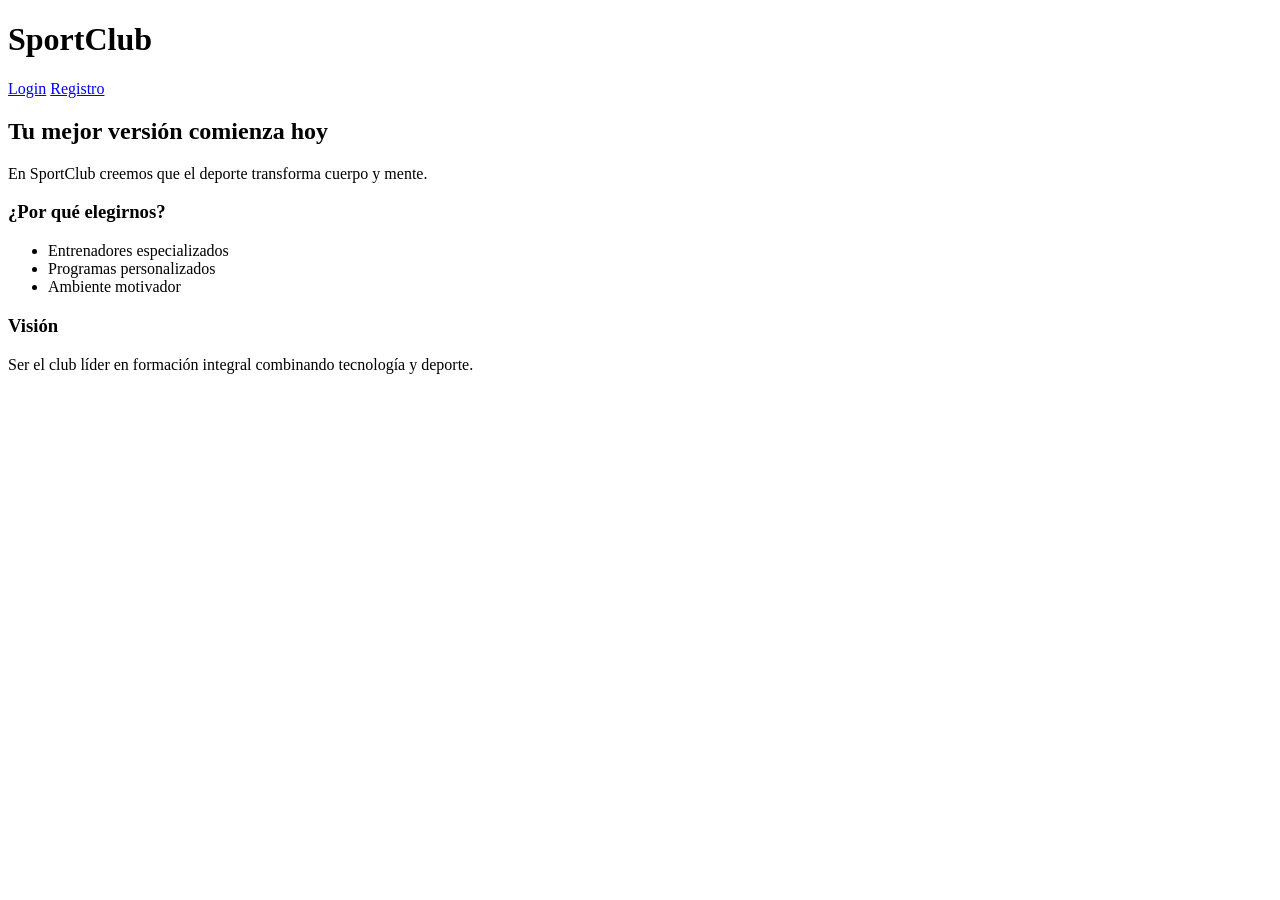
==== index.html @ 09f96160 "Add files via upload" ====
<!DOCTYPE html>
<html lang="es">
<head>
<meta charset="UTF-8">
<title>SportClub</title>
<link rel="stylesheet" href="css/styles.css">
</head>
<body>

<header>
    <h1>SportClub</h1>
    <nav>
        <a href="login.html">Login</a>
        <a href="registro.html">Registro</a>
    </nav>
</header>

<section class="container">
    <h2>Tu mejor versión comienza hoy</h2>
    <p>En SportClub creemos que el deporte transforma cuerpo y mente.</p>

    <h3>¿Por qué elegirnos?</h3>
    <ul>
        <li>Entrenadores especializados</li>
        <li>Programas personalizados</li>
        <li>Ambiente motivador</li>
    </ul>

    <h3>Visión</h3>
    <p>Ser el club líder en formación integral combinando tecnología y deporte.</p>
</section>

</body>
</html>
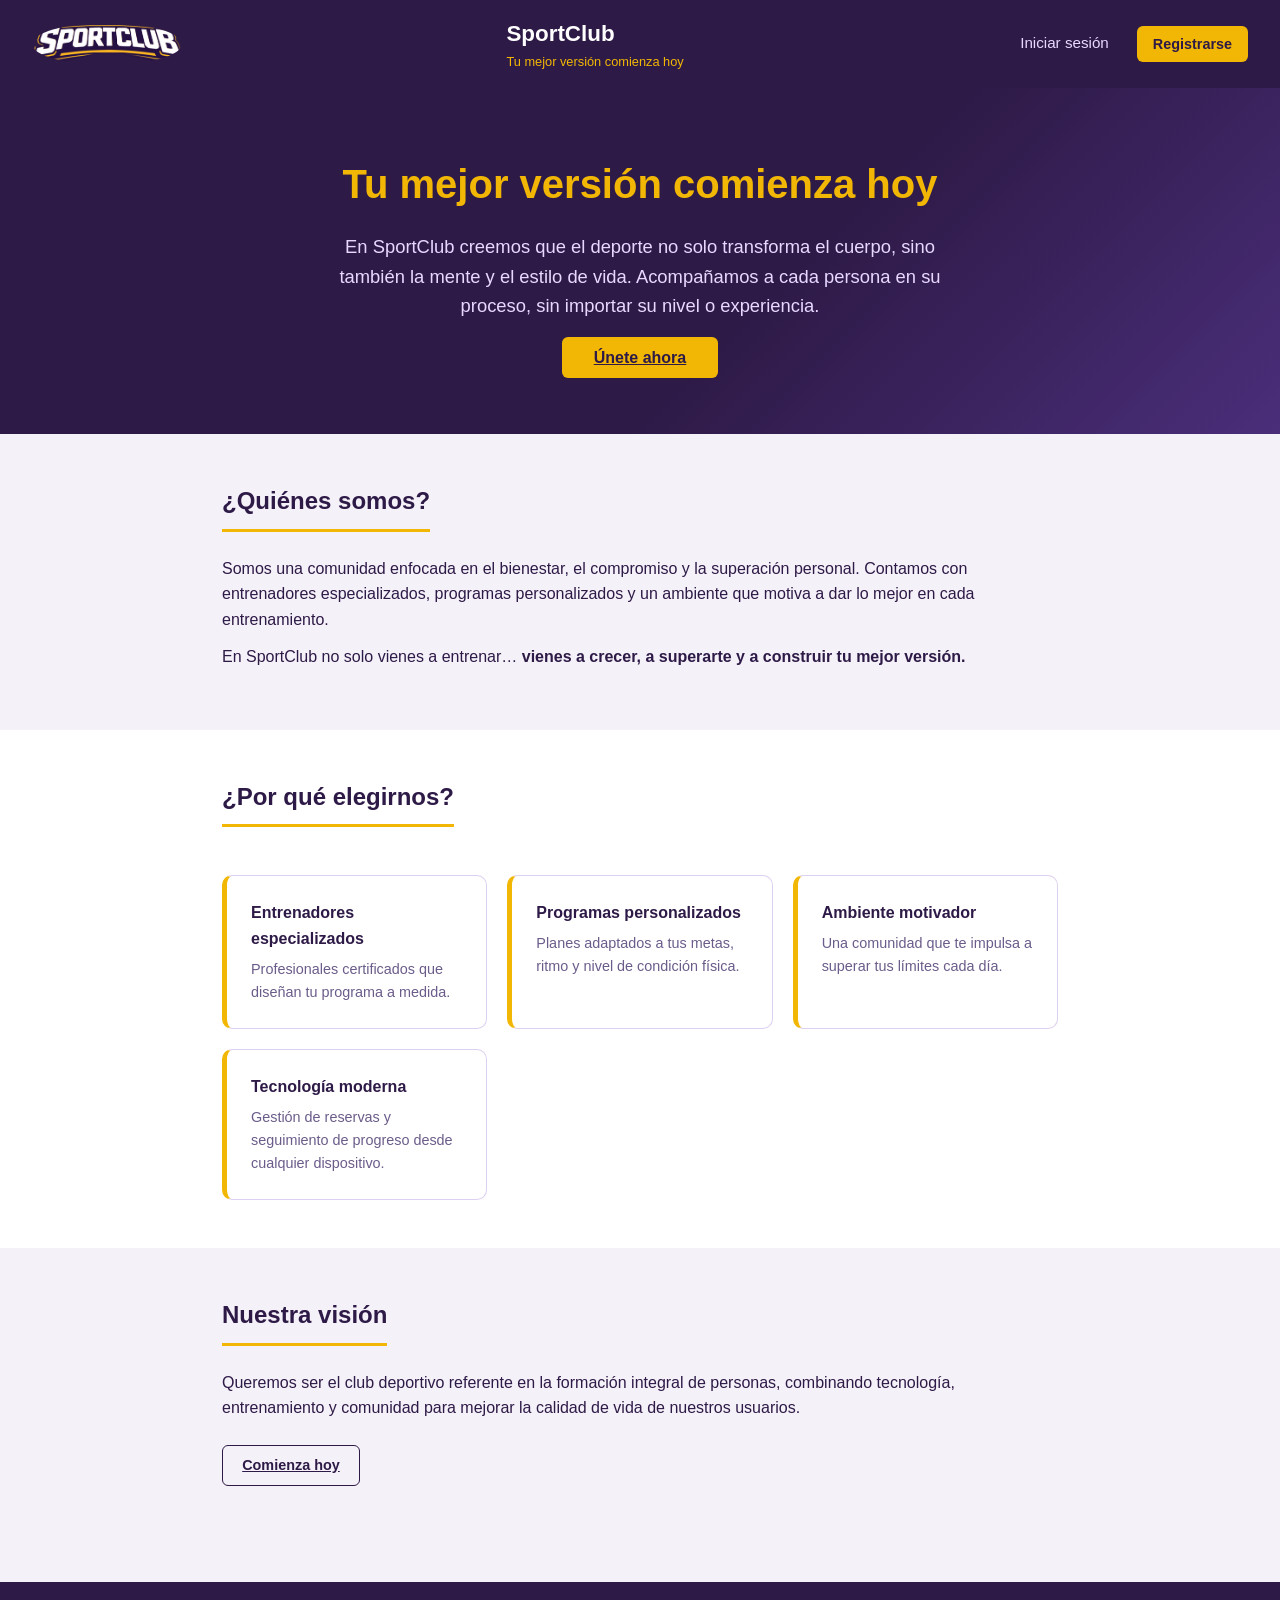
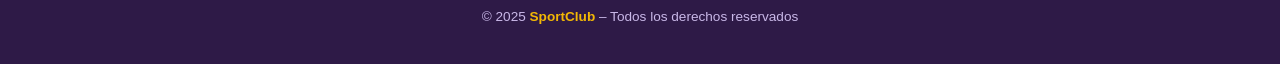
==== commit 45246577: "cambios nuevos" ====
--- a/index.html
+++ b/index.html
@@ -1,34 +1,75 @@
-<!DOCTYPE html>
-<html lang="es">
-<head>
-<meta charset="UTF-8">
-<title>SportClub</title>
-<link rel="stylesheet" href="css/styles.css">
-</head>
-<body>
-
-<header>
-    <h1>SportClub</h1>
-    <nav>
-        <a href="login.html">Login</a>
-        <a href="registro.html">Registro</a>
-    </nav>
-</header>
-
-<section class="container">
-    <h2>Tu mejor versión comienza hoy</h2>
-    <p>En SportClub creemos que el deporte transforma cuerpo y mente.</p>
-
-    <h3>¿Por qué elegirnos?</h3>
-    <ul>
-        <li>Entrenadores especializados</li>
-        <li>Programas personalizados</li>
-        <li>Ambiente motivador</li>
-    </ul>
-
-    <h3>Visión</h3>
-    <p>Ser el club líder en formación integral combinando tecnología y deporte.</p>
-</section>
-
-</body>
-</html>+<!DOCTYPE html>
+<html lang="es">
+<head>
+  <meta charset="UTF-8">
+  <meta name="viewport" content="width=device-width, initial-scale=1.0">
+  <title>SportClub – Tu mejor versión comienza hoy</title>
+  <link rel="stylesheet" href="styles.css">
+</head>
+<body>
+
+  <header>
+    <img src="blobid0.png" alt="SportClub" style="width:150px; height:42px; object-fit:contain; border-radius:50%;">
+      <div>
+        <h1>SportClub</h1>
+        <span class="subtitulo">Tu mejor versión comienza hoy</span>
+      </div>
+    </div>
+    <nav style="background:transparent; padding:0; gap:1rem;">
+      <a href="login.html">Iniciar sesión</a>
+      <a href="registro.html" class="btn btn-primary" style="padding:0.4rem 1rem;">Registrarse</a>
+    </nav>
+  </header>
+
+  <!-- HERO -->
+  <section class="hero">
+    <h1>Tu mejor versión comienza hoy</h1>
+    <p>En SportClub creemos que el deporte no solo transforma el cuerpo, sino también la mente y el estilo de vida. Acompañamos a cada persona en su proceso, sin importar su nivel o experiencia.</p>
+    <a href="registro.html" class="btn btn-primary">Únete ahora</a>
+  </section>
+
+  <!-- DESCRIPCIÓN -->
+  <section class="seccion">
+    <h2>¿Quiénes somos?</h2>
+    <p>Somos una comunidad enfocada en el bienestar, el compromiso y la superación personal. Contamos con entrenadores especializados, programas personalizados y un ambiente que motiva a dar lo mejor en cada entrenamiento.</p>
+    <p>En SportClub no solo vienes a entrenar… <strong>vienes a crecer, a superarte y a construir tu mejor versión.</strong></p>
+  </section>
+
+  <!-- BENEFICIOS -->
+  <section class="seccion" style="background:#FFFFFF; max-width:100%; padding: 3rem 0;">
+    <div style="max-width:900px; margin:0 auto; padding: 0 2rem;">
+      <h2>¿Por qué elegirnos?</h2>
+      <div class="beneficios-grid">
+        <div class="beneficio-item">
+          <h3>Entrenadores especializados</h3>
+          <p>Profesionales certificados que diseñan tu programa a medida.</p>
+        </div>
+        <div class="beneficio-item">
+          <h3>Programas personalizados</h3>
+          <p>Planes adaptados a tus metas, ritmo y nivel de condición física.</p>
+        </div>
+        <div class="beneficio-item">
+          <h3>Ambiente motivador</h3>
+          <p>Una comunidad que te impulsa a superar tus límites cada día.</p>
+        </div>
+        <div class="beneficio-item">
+          <h3>Tecnología moderna</h3>
+          <p>Gestión de reservas y seguimiento de progreso desde cualquier dispositivo.</p>
+        </div>
+      </div>
+    </div>
+  </section>
+
+  <!-- VISIÓN -->
+  <section class="seccion">
+    <h2>Nuestra visión</h2>
+    <p>Queremos ser el club deportivo referente en la formación integral de personas, combinando tecnología, entrenamiento y comunidad para mejorar la calidad de vida de nuestros usuarios.</p>
+    <a href="registro.html" class="btn btn-outline" style="margin-top:0.75rem; display:inline-block;">Comienza hoy</a>
+  </section>
+
+  <footer>
+    <p>&copy; 2025 <span>SportClub</span> – Todos los derechos reservados</p>
+  </footer>
+
+</body>
+</html>
--- a/styles.css
+++ b/styles.css
@@ -0,0 +1,459 @@
+/* =============================================
+   SPORTCLUB — styles.css
+   Colores corporativos:
+   Morado oscuro (principal) → #2E1A47
+   Amarillo / dorado (acento) → #F2B705
+   Blanco (base) → #FFFFFF
+   ============================================= */
+
+/* === RESET & BASE === */
+* {
+  margin: 0;
+  padding: 0;
+  box-sizing: border-box;
+}
+
+body {
+  font-family: 'Segoe UI', Arial, sans-serif;
+  font-size: 16px;
+  color: #2E1A47;
+  background-color: #f4f1f8;
+  line-height: 1.6;
+}
+
+/* === TIPOGRAFÍA === */
+h1 { font-size: 2rem; font-weight: 700; }
+h2 { font-size: 1.5rem; font-weight: 600; }
+h3 { font-size: 1.2rem; font-weight: 600; margin-bottom: 0.75rem; }
+p  { margin-bottom: 0.75rem; }
+
+/* === HEADER GENERAL === */
+header {
+  background-color: #2E1A47;
+  color: #FFFFFF;
+  padding: 1rem 2rem;
+  display: flex;
+  justify-content: space-between;
+  align-items: center;
+}
+
+header .logo {
+  display: flex;
+  align-items: center;
+  gap: 0.75rem;
+}
+
+header .logo-icon {
+  width: 42px;
+  height: 42px;
+  background-color: #F2B705;
+  border-radius: 50%;
+  display: flex;
+  align-items: center;
+  justify-content: center;
+  font-weight: 700;
+  font-size: 1.1rem;
+  color: #2E1A47;
+}
+
+header h1, header h2 {
+  color: #FFFFFF;
+  font-size: 1.4rem;
+}
+
+header span.subtitulo {
+  font-size: 0.8rem;
+  color: #F2B705;
+  display: block;
+  font-weight: 400;
+}
+
+header .header-acciones {
+  display: flex;
+  gap: 0.75rem;
+  align-items: center;
+}
+
+/* === NAV GENERAL === */
+nav {
+  background-color: #3d2460;
+  padding: 0.6rem 2rem;
+  display: flex;
+  gap: 1.5rem;
+}
+
+nav a {
+  color: #e8d8ff;
+  text-decoration: none;
+  font-size: 0.95rem;
+  padding: 0.3rem 0.75rem;
+  border-radius: 4px;
+  transition: background 0.2s, color 0.2s;
+}
+
+nav a:hover {
+  background-color: #F2B705;
+  color: #2E1A47;
+  font-weight: 600;
+}
+
+/* === BOTONES === */
+.btn {
+  padding: 0.5rem 1.2rem;
+  border: none;
+  border-radius: 6px;
+  font-size: 0.9rem;
+  cursor: pointer;
+  font-weight: 600;
+  transition: opacity 0.2s, transform 0.1s;
+}
+
+.btn:hover { opacity: 0.88; }
+.btn:active { transform: scale(0.97); }
+
+.btn-primary {
+  background-color: #F2B705;
+  color: #2E1A47;
+}
+
+.btn-secondary {
+  background-color: transparent;
+  color: #FFFFFF;
+  border: 1.5px solid #F2B705;
+}
+
+.btn-peligro {
+  background-color: #c0392b;
+  color: #FFFFFF;
+}
+
+.btn-outline {
+  background-color: transparent;
+  color: #2E1A47;
+  border: 1.5px solid #2E1A47;
+}
+
+/* === LAYOUT CONTENEDOR === */
+.container {
+  max-width: 960px;
+  margin: 2rem auto;
+  padding: 0 1.5rem;
+}
+
+.container-wide {
+  max-width: 1200px;
+  margin: 2rem auto;
+  padding: 0 1.5rem;
+}
+
+/* === CARDS === */
+.card {
+  background: #FFFFFF;
+  border-radius: 10px;
+  border: 1px solid #ddd0f0;
+  padding: 1.25rem 1.5rem;
+  margin-bottom: 1rem;
+}
+
+.card h3 {
+  color: #2E1A47;
+  margin-bottom: 0.5rem;
+}
+
+.card-grid {
+  display: grid;
+  grid-template-columns: repeat(auto-fit, minmax(200px, 1fr));
+  gap: 1rem;
+  margin-bottom: 1.5rem;
+}
+
+.card-stat {
+  background: #FFFFFF;
+  border-radius: 10px;
+  border: 1px solid #ddd0f0;
+  padding: 1.25rem;
+  text-align: center;
+}
+
+.card-stat .numero {
+  font-size: 2rem;
+  font-weight: 700;
+  color: #2E1A47;
+}
+
+.card-stat .etiqueta {
+  font-size: 0.85rem;
+  color: #7a6a9b;
+  margin-top: 0.25rem;
+}
+
+/* === FORMULARIOS === */
+.form-group {
+  margin-bottom: 1.25rem;
+}
+
+.form-group label {
+  display: block;
+  font-size: 0.9rem;
+  font-weight: 600;
+  color: #2E1A47;
+  margin-bottom: 0.4rem;
+}
+
+.form-group input,
+.form-group textarea,
+.form-group select {
+  width: 100%;
+  padding: 0.65rem 0.9rem;
+  border: 1.5px solid #c9b8e8;
+  border-radius: 6px;
+  font-size: 0.95rem;
+  color: #2E1A47;
+  background: #FFFFFF;
+  transition: border-color 0.2s;
+}
+
+.form-group input:focus,
+.form-group textarea:focus {
+  outline: none;
+  border-color: #2E1A47;
+}
+
+.form-group textarea {
+  resize: vertical;
+  min-height: 90px;
+}
+
+/* === TABLAS === */
+table {
+  width: 100%;
+  border-collapse: collapse;
+  font-size: 0.95rem;
+}
+
+thead th {
+  background-color: #2E1A47;
+  color: #FFFFFF;
+  padding: 0.75rem 1rem;
+  text-align: left;
+  font-weight: 600;
+}
+
+tbody tr:nth-child(even) {
+  background-color: #f8f4ff;
+}
+
+tbody td {
+  padding: 0.7rem 1rem;
+  border-bottom: 1px solid #ece5f8;
+  color: #2E1A47;
+}
+
+/* === BADGE / ETIQUETA === */
+.badge {
+  display: inline-block;
+  padding: 0.2rem 0.7rem;
+  border-radius: 20px;
+  font-size: 0.78rem;
+  font-weight: 600;
+}
+
+.badge-usuario  { background: #dbeafe; color: #1e3a8a; }
+.badge-coach    { background: #dcfce7; color: #14532d; }
+.badge-admin    { background: #fce7f3; color: #831843; }
+
+/* === MENSAJES === */
+.mensaje-exito {
+  background: #dcfce7;
+  color: #14532d;
+  border: 1px solid #86efac;
+  border-radius: 8px;
+  padding: 1rem 1.25rem;
+  margin-bottom: 1rem;
+  font-weight: 500;
+  display: none;
+}
+
+.mensaje-exito.visible {
+  display: block;
+}
+
+/* === SECCIÓN HERO (landing) === */
+.hero {
+  background: linear-gradient(135deg, #2E1A47 60%, #4a2e7a 100%);
+  color: #FFFFFF;
+  padding: 4rem 2rem;
+  text-align: center;
+}
+
+.hero h1 {
+  font-size: 2.5rem;
+  color: #F2B705;
+  margin-bottom: 1rem;
+}
+
+.hero p {
+  font-size: 1.15rem;
+  max-width: 640px;
+  margin: 0 auto 1.5rem;
+  color: #e8d8ff;
+}
+
+.hero .btn-primary {
+  font-size: 1rem;
+  padding: 0.75rem 2rem;
+}
+
+/* === SECCIONES LANDING === */
+.seccion {
+  padding: 3rem 2rem;
+  max-width: 900px;
+  margin: 0 auto;
+}
+
+.seccion h2 {
+  color: #2E1A47;
+  margin-bottom: 1.5rem;
+  border-bottom: 3px solid #F2B705;
+  padding-bottom: 0.5rem;
+  display: inline-block;
+}
+
+.beneficios-grid {
+  display: grid;
+  grid-template-columns: repeat(auto-fit, minmax(220px, 1fr));
+  gap: 1.25rem;
+  margin-top: 1.5rem;
+}
+
+.beneficio-item {
+  background: #FFFFFF;
+  border-radius: 10px;
+  padding: 1.5rem;
+  border-left: 5px solid #F2B705;
+  border: 1px solid #ddd0f0;
+  border-left: 5px solid #F2B705;
+}
+
+.beneficio-item h3 {
+  color: #2E1A47;
+  font-size: 1rem;
+  margin-bottom: 0.4rem;
+}
+
+.beneficio-item p {
+  font-size: 0.9rem;
+  color: #6b5c8a;
+  margin: 0;
+}
+
+/* === FOOTER === */
+footer {
+  background: #2E1A47;
+  color: #c9b8e8;
+  text-align: center;
+  padding: 1.5rem;
+  font-size: 0.85rem;
+  margin-top: 3rem;
+}
+
+footer span {
+  color: #F2B705;
+  font-weight: 600;
+}
+
+/* === PÁGINA DE AUTENTICACIÓN (centrada) === */
+.pagina-auth {
+  min-height: 100vh;
+  display: flex;
+  align-items: center;
+  justify-content: center;
+  background: linear-gradient(135deg, #2E1A47, #4a2e7a);
+  padding: 2rem;
+}
+
+.card-auth {
+  background: #FFFFFF;
+  border-radius: 14px;
+  padding: 2.5rem 2rem;
+  width: 100%;
+  max-width: 420px;
+  box-shadow: 0 8px 32px rgba(46,26,71,0.18);
+}
+
+.card-auth .logo-auth {
+  text-align: center;
+  margin-bottom: 1.75rem;
+}
+
+.card-auth .logo-auth .logo-icon {
+  width: 56px;
+  height: 56px;
+  background-color: #F2B705;
+  border-radius: 50%;
+  display: inline-flex;
+  align-items: center;
+  justify-content: center;
+  font-weight: 700;
+  font-size: 1.3rem;
+  color: #2E1A47;
+  margin-bottom: 0.5rem;
+}
+
+.card-auth .logo-auth h2 {
+  color: #2E1A47;
+  font-size: 1.4rem;
+}
+
+.card-auth .logo-auth p {
+  color: #7a6a9b;
+  font-size: 0.85rem;
+  margin: 0;
+}
+
+.card-auth .enlaces-auth {
+  text-align: center;
+  margin-top: 1.25rem;
+  font-size: 0.9rem;
+  color: #7a6a9b;
+}
+
+.card-auth .enlaces-auth a {
+  color: #2E1A47;
+  font-weight: 600;
+  text-decoration: none;
+}
+
+.card-auth .enlaces-auth a:hover {
+  color: #F2B705;
+}
+
+/* =============================================
+   DIFERENCIACIÓN VISUAL POR PERFIL
+   ============================================= */
+
+/* USUARIO → Azul */
+body.perfil-usuario header { background-color: #1a3a6e; }
+body.perfil-usuario nav    { background-color: #1e4a8a; }
+body.perfil-usuario nav a  { color: #bfdbfe; }
+body.perfil-usuario nav a:hover { background-color: #F2B705; color: #1a3a6e; }
+body.perfil-usuario .card  { border-left: 5px solid #2563eb; }
+body.perfil-usuario h3     { color: #1a3a6e; }
+
+/* COACH → Verde */
+body.perfil-coach header { background-color: #14532d; }
+body.perfil-coach nav    { background-color: #166534; }
+body.perfil-coach nav a  { color: #bbf7d0; }
+body.perfil-coach nav a:hover { background-color: #F2B705; color: #14532d; }
+body.perfil-coach .card  { border-left: 5px solid #16a34a; }
+body.perfil-coach h3     { color: #14532d; }
+body.perfil-coach thead th { background-color: #14532d; }
+
+/* ADMIN → Rojo / Morado */
+body.perfil-admin header { background-color: #7c1d1d; }
+body.perfil-admin nav    { background-color: #991b1b; }
+body.perfil-admin nav a  { color: #fecaca; }
+body.perfil-admin nav a:hover { background-color: #F2B705; color: #7c1d1d; }
+body.perfil-admin .card  { border-left: 5px solid #dc2626; }
+body.perfil-admin h3     { color: #7c1d1d; }
+body.perfil-admin thead th { background-color: #7c1d1d; }
